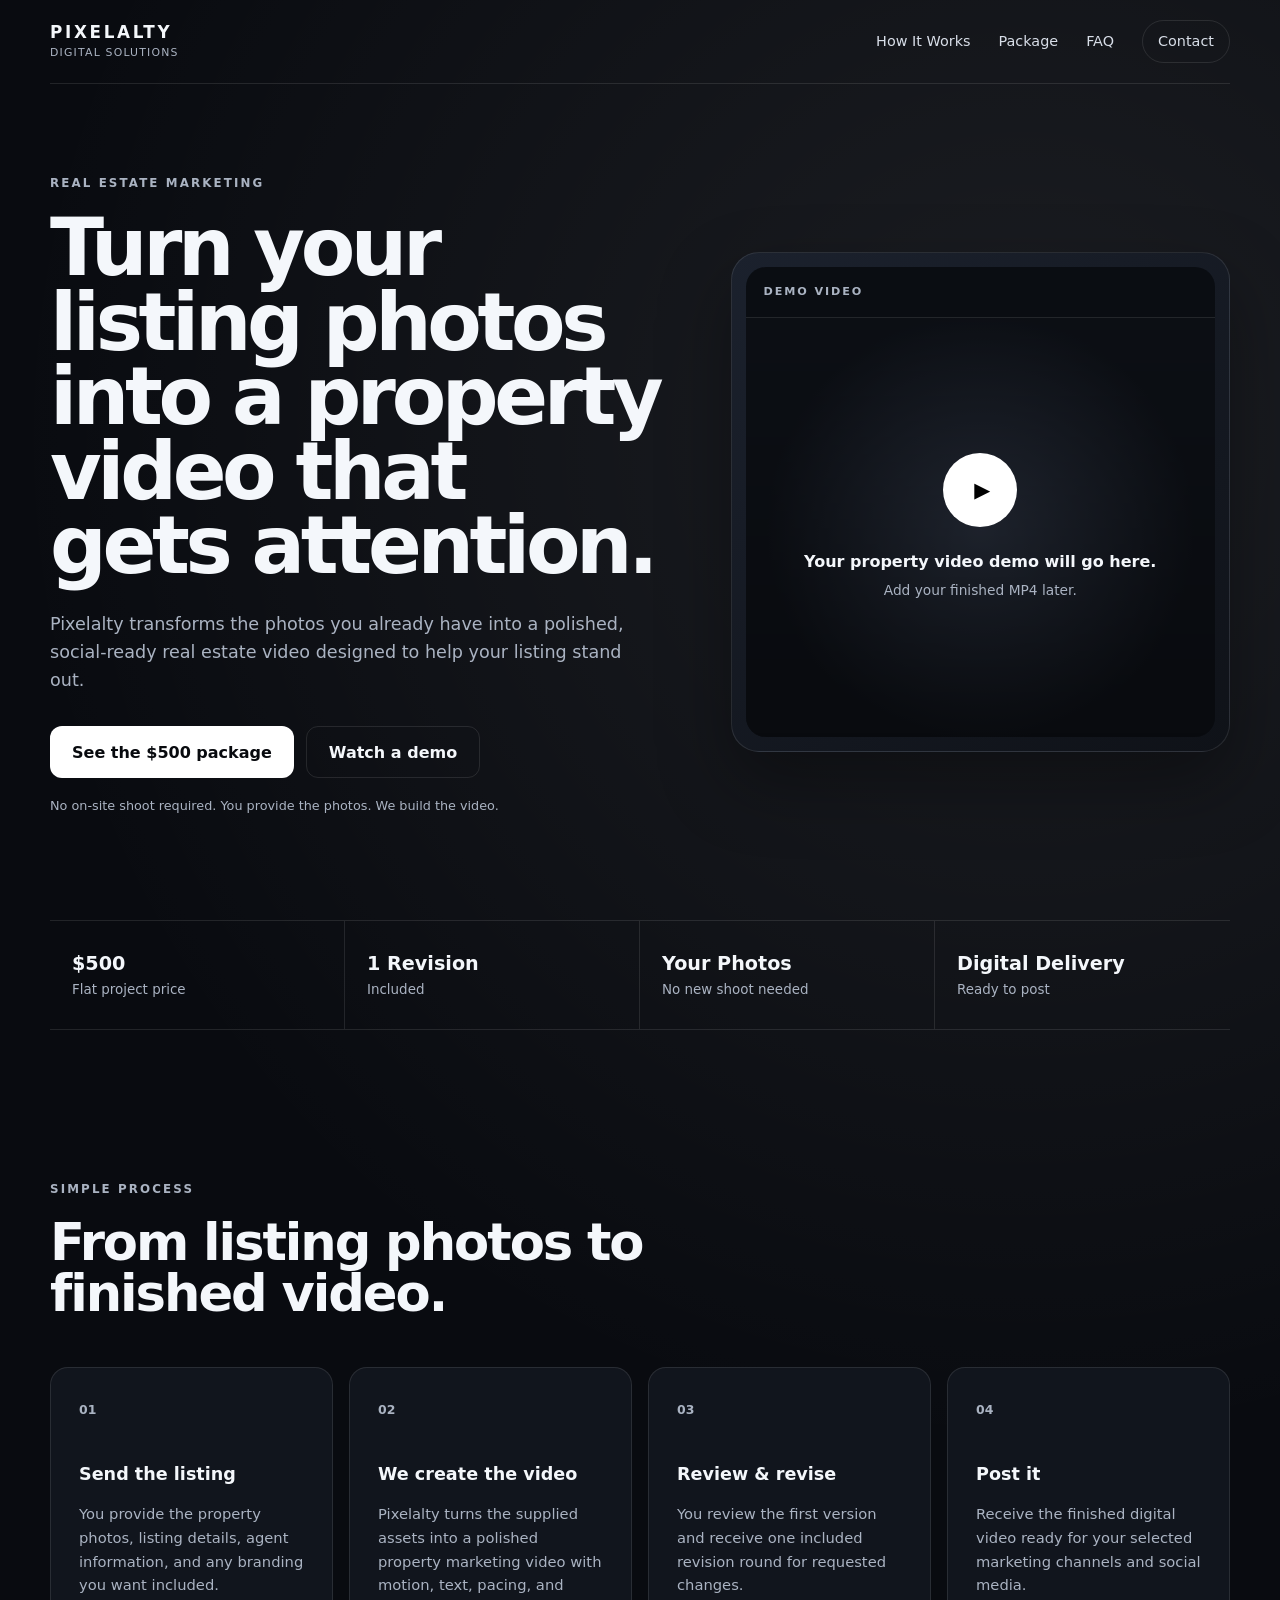
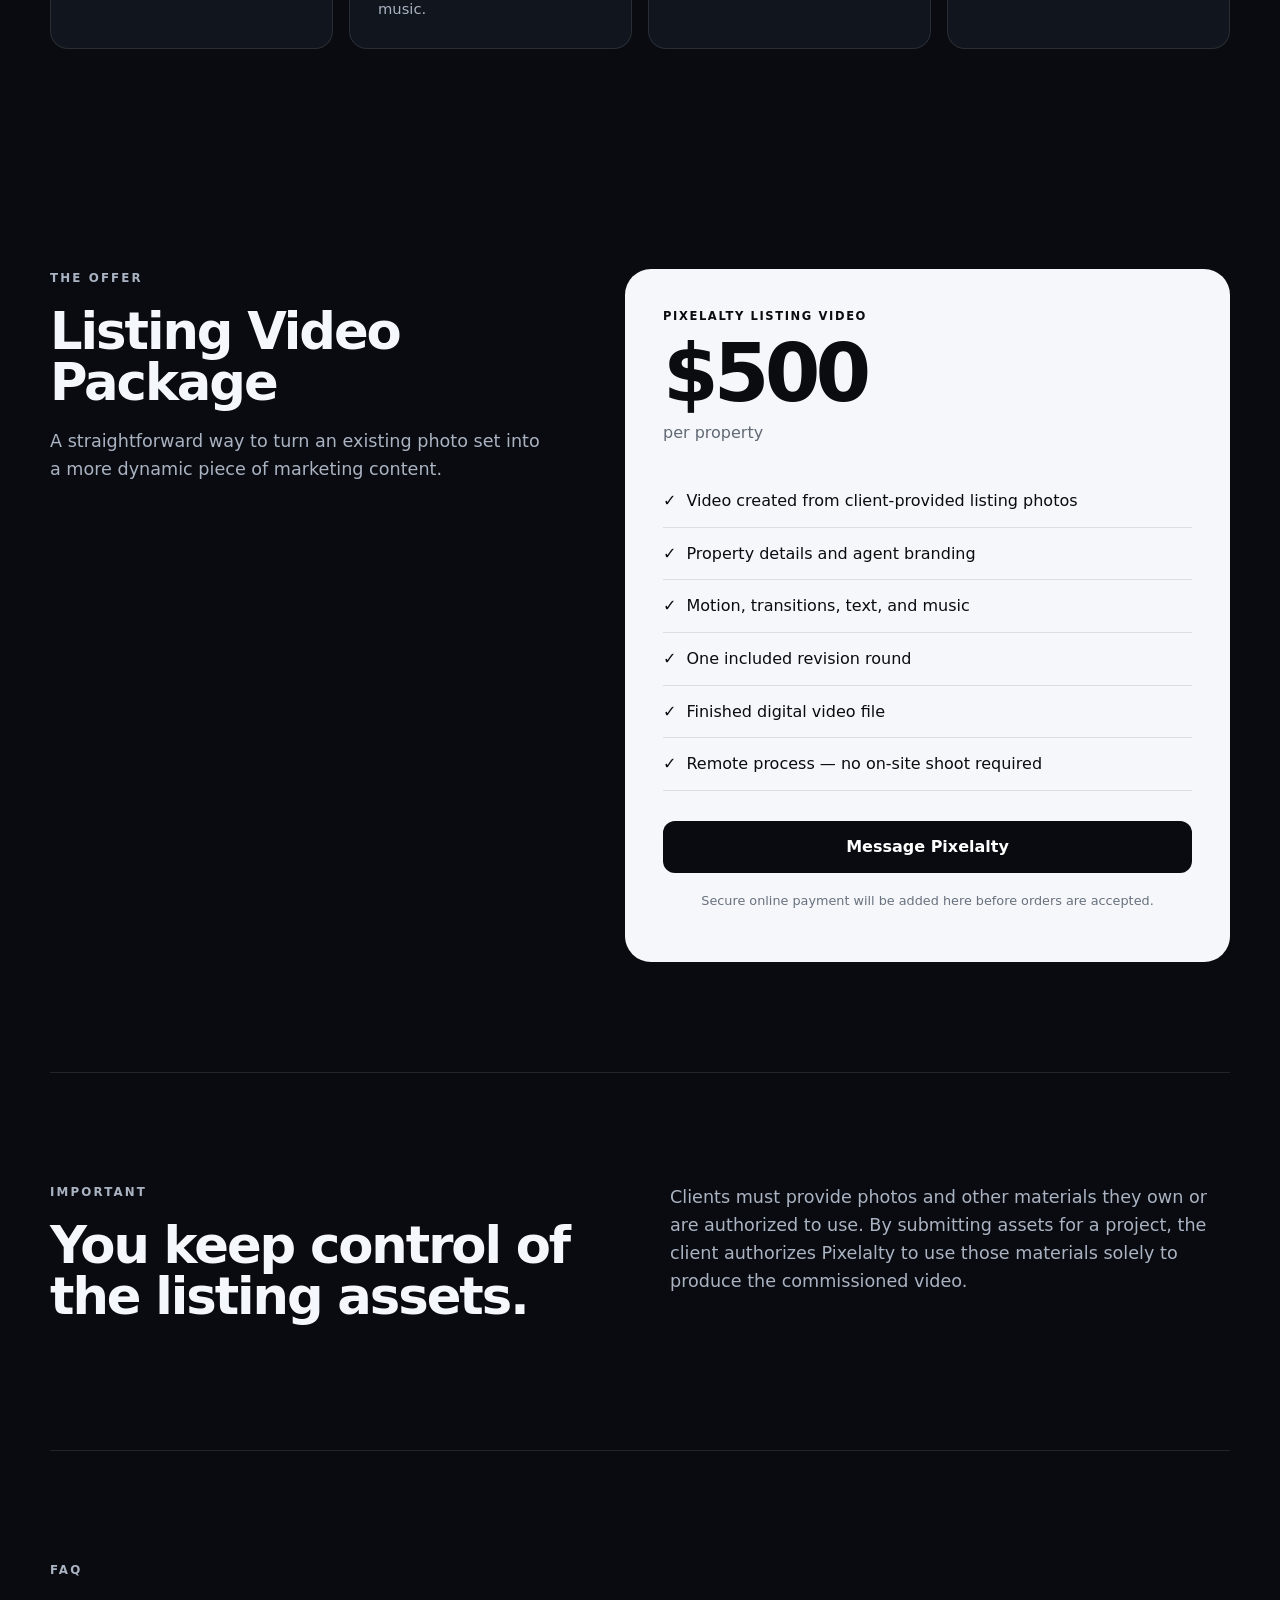
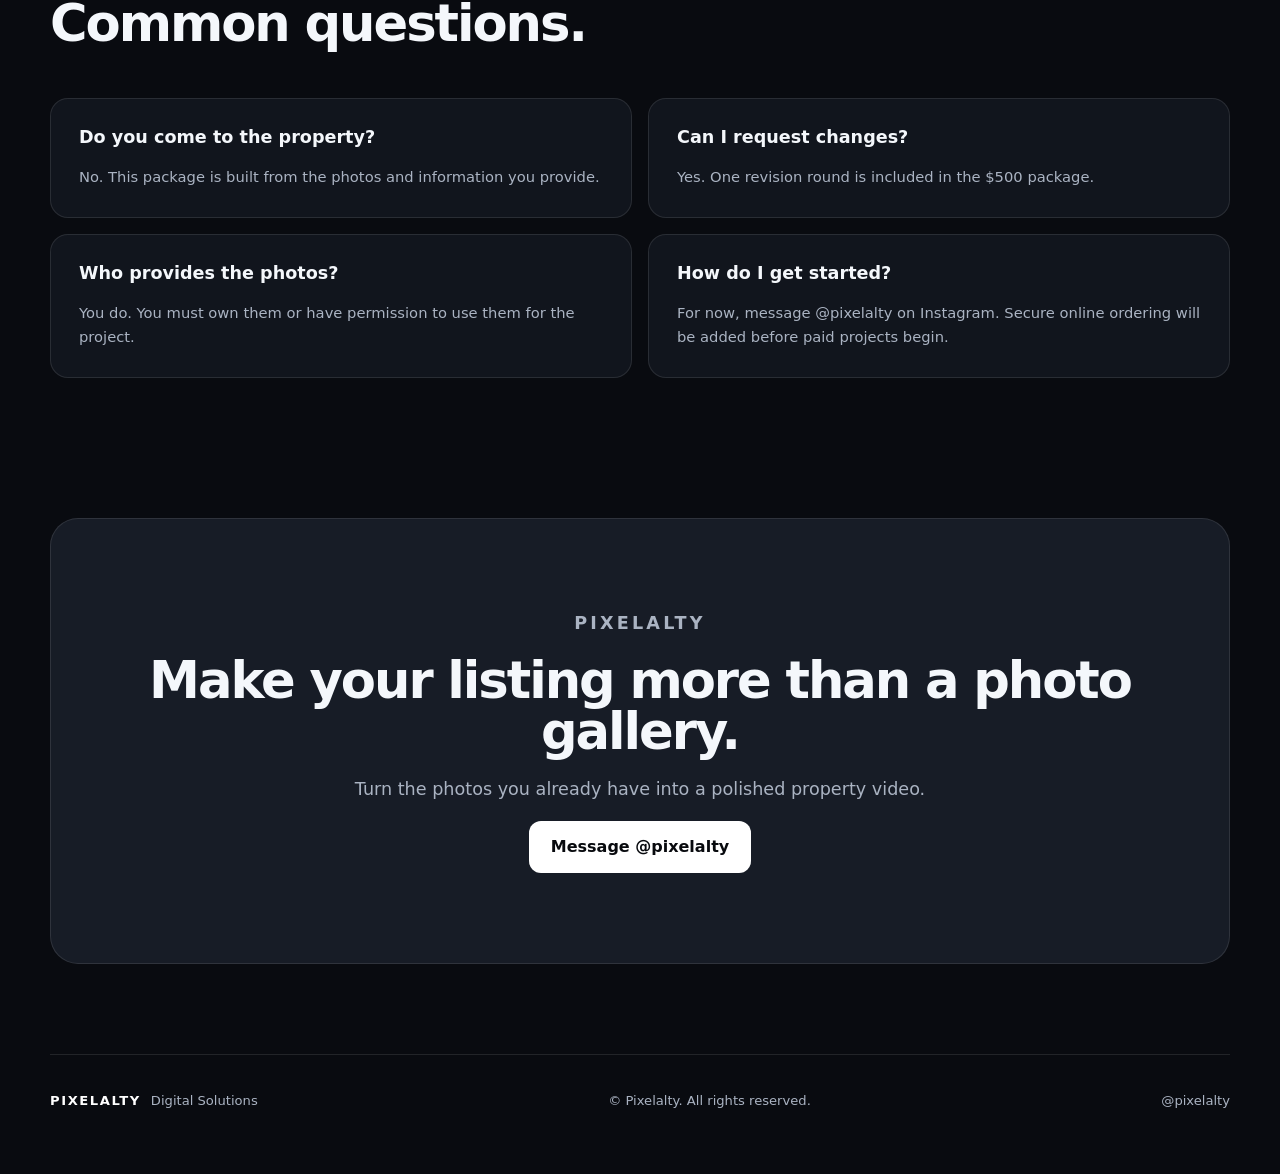
==== index.html @ 91faf06c "Add files via upload" ====
<!DOCTYPE html>
<html lang="en">
<head>
  <meta charset="UTF-8" />
  <meta name="viewport" content="width=device-width, initial-scale=1.0" />
  <meta name="description" content="Pixelalty turns real estate listing photos into polished property marketing videos." />
  <title>Pixelalty | Real Estate Listing Videos</title>
  <link rel="stylesheet" href="styles.css" />
</head>
<body>
  <header class="nav">
    <a class="brand" href="#top">
      <span class="brand-main">PIXELALTY</span>
      <span class="brand-sub">Digital Solutions</span>
    </a>
    <nav>
      <a href="#how">How It Works</a>
      <a href="#package">Package</a>
      <a href="#faq">FAQ</a>
      <a class="nav-cta" href="https://www.instagram.com/pixelalty/" target="_blank" rel="noopener">Contact</a>
    </nav>
  </header>

  <main id="top">
    <section class="hero">
      <div class="hero-copy">
        <p class="eyebrow">REAL ESTATE MARKETING</p>
        <h1>Turn your listing photos into a property video that gets attention.</h1>
        <p class="hero-text">
          Pixelalty transforms the photos you already have into a polished, social-ready real estate video
          designed to help your listing stand out.
        </p>
        <div class="hero-actions">
          <a class="button primary" href="#package">See the $500 package</a>
          <a class="button secondary" href="#demo">Watch a demo</a>
        </div>
        <p class="micro">No on-site shoot required. You provide the photos. We build the video.</p>
      </div>

      <div class="hero-card" id="demo">
        <div class="demo-window">
          <div class="demo-badge">DEMO VIDEO</div>
          <div class="demo-placeholder">
            <div class="play">▶</div>
            <p>Your property video demo will go here.</p>
            <span>Add your finished MP4 later.</span>
          </div>
        </div>
      </div>
    </section>

    <section class="proof-strip">
      <div><strong>$500</strong><span>Flat project price</span></div>
      <div><strong>1 Revision</strong><span>Included</span></div>
      <div><strong>Your Photos</strong><span>No new shoot needed</span></div>
      <div><strong>Digital Delivery</strong><span>Ready to post</span></div>
    </section>

    <section class="section" id="how">
      <div class="section-heading">
        <p class="eyebrow">SIMPLE PROCESS</p>
        <h2>From listing photos to finished video.</h2>
      </div>

      <div class="steps">
        <article class="step">
          <span>01</span>
          <h3>Send the listing</h3>
          <p>You provide the property photos, listing details, agent information, and any branding you want included.</p>
        </article>
        <article class="step">
          <span>02</span>
          <h3>We create the video</h3>
          <p>Pixelalty turns the supplied assets into a polished property marketing video with motion, text, pacing, and music.</p>
        </article>
        <article class="step">
          <span>03</span>
          <h3>Review & revise</h3>
          <p>You review the first version and receive one included revision round for requested changes.</p>
        </article>
        <article class="step">
          <span>04</span>
          <h3>Post it</h3>
          <p>Receive the finished digital video ready for your selected marketing channels and social media.</p>
        </article>
      </div>
    </section>

    <section class="section package-section" id="package">
      <div class="package-copy">
        <p class="eyebrow">THE OFFER</p>
        <h2>Listing Video Package</h2>
        <p>
          A straightforward way to turn an existing photo set into a more dynamic piece of marketing content.
        </p>
      </div>

      <div class="price-card">
        <div class="price-top">
          <p class="package-name">PIXELALTY LISTING VIDEO</p>
          <div class="price">$500</div>
          <p class="price-note">per property</p>
        </div>

        <ul>
          <li>Video created from client-provided listing photos</li>
          <li>Property details and agent branding</li>
          <li>Motion, transitions, text, and music</li>
          <li>One included revision round</li>
          <li>Finished digital video file</li>
          <li>Remote process — no on-site shoot required</li>
        </ul>

        <a class="button primary full" href="https://www.instagram.com/pixelalty/" target="_blank" rel="noopener">
          Message Pixelalty
        </a>
        <p class="small-note">Secure online payment will be added here before orders are accepted.</p>
      </div>
    </section>

    <section class="section rights">
      <div>
        <p class="eyebrow">IMPORTANT</p>
        <h2>You keep control of the listing assets.</h2>
      </div>
      <p>
        Clients must provide photos and other materials they own or are authorized to use.
        By submitting assets for a project, the client authorizes Pixelalty to use those materials solely to produce the commissioned video.
      </p>
    </section>

    <section class="section" id="faq">
      <div class="section-heading">
        <p class="eyebrow">FAQ</p>
        <h2>Common questions.</h2>
      </div>

      <div class="faq-grid">
        <article>
          <h3>Do you come to the property?</h3>
          <p>No. This package is built from the photos and information you provide.</p>
        </article>
        <article>
          <h3>Can I request changes?</h3>
          <p>Yes. One revision round is included in the $500 package.</p>
        </article>
        <article>
          <h3>Who provides the photos?</h3>
          <p>You do. You must own them or have permission to use them for the project.</p>
        </article>
        <article>
          <h3>How do I get started?</h3>
          <p>For now, message @pixelalty on Instagram. Secure online ordering will be added before paid projects begin.</p>
        </article>
      </div>
    </section>

    <section class="cta">
      <p class="eyebrow">PIXELALTY</p>
      <h2>Make your listing more than a photo gallery.</h2>
      <p>Turn the photos you already have into a polished property video.</p>
      <a class="button primary" href="https://www.instagram.com/pixelalty/" target="_blank" rel="noopener">Message @pixelalty</a>
    </section>
  </main>

  <footer>
    <div>
      <strong>PIXELALTY</strong>
      <span>Digital Solutions</span>
    </div>
    <p>© <span id="year"></span> Pixelalty. All rights reserved.</p>
    <a href="https://www.instagram.com/pixelalty/" target="_blank" rel="noopener">@pixelalty</a>
  </footer>

  <script src="script.js"></script>
</body>
</html>
---- styles.css ----
* {
  box-sizing: border-box;
}

:root {
  --bg: #090b10;
  --panel: #11151d;
  --panel-2: #171c26;
  --text: #f4f7fb;
  --muted: #aab3c2;
  --line: rgba(255,255,255,.10);
  --accent: #ffffff;
  --max: 1180px;
}

html {
  scroll-behavior: smooth;
}

body {
  margin: 0;
  font-family: Inter, ui-sans-serif, system-ui, -apple-system, BlinkMacSystemFont, "Segoe UI", sans-serif;
  background:
    radial-gradient(circle at 80% 10%, rgba(255,255,255,.08), transparent 25%),
    var(--bg);
  color: var(--text);
  line-height: 1.6;
}

a {
  color: inherit;
  text-decoration: none;
}

.nav {
  width: min(calc(100% - 40px), var(--max));
  margin: 0 auto;
  min-height: 84px;
  display: flex;
  align-items: center;
  justify-content: space-between;
  border-bottom: 1px solid var(--line);
}

.brand {
  display: flex;
  flex-direction: column;
  line-height: 1;
}

.brand-main {
  font-weight: 900;
  letter-spacing: .16em;
  font-size: 1.05rem;
}

.brand-sub {
  color: var(--muted);
  font-size: .68rem;
  margin-top: 7px;
  letter-spacing: .11em;
  text-transform: uppercase;
}

nav {
  display: flex;
  align-items: center;
  gap: 28px;
  font-size: .9rem;
  color: #d8dee8;
}

.nav-cta {
  border: 1px solid var(--line);
  padding: 9px 15px;
  border-radius: 999px;
}

.hero {
  width: min(calc(100% - 40px), var(--max));
  margin: 0 auto;
  min-height: 680px;
  display: grid;
  grid-template-columns: 1.1fr .9fr;
  gap: 70px;
  align-items: center;
  padding: 90px 0;
}

.eyebrow {
  font-size: .74rem;
  letter-spacing: .18em;
  font-weight: 800;
  color: var(--muted);
  margin: 0 0 18px;
}

h1, h2, h3, p {
  margin-top: 0;
}

h1 {
  font-size: clamp(3rem, 6.2vw, 6.4rem);
  line-height: .94;
  letter-spacing: -.055em;
  max-width: 860px;
  margin-bottom: 26px;
}

h2 {
  font-size: clamp(2rem, 4vw, 4rem);
  line-height: 1;
  letter-spacing: -.04em;
  margin-bottom: 18px;
}

h3 {
  font-size: 1.1rem;
  line-height: 1.2;
}

.hero-text,
.package-copy > p:last-child,
.rights > p,
.cta > p {
  font-size: 1.1rem;
  color: var(--muted);
  max-width: 680px;
}

.hero-actions {
  display: flex;
  flex-wrap: wrap;
  gap: 12px;
  margin-top: 32px;
}

.button {
  display: inline-flex;
  align-items: center;
  justify-content: center;
  min-height: 52px;
  padding: 0 22px;
  border-radius: 12px;
  font-weight: 800;
  transition: transform .2s ease, opacity .2s ease;
}

.button:hover {
  transform: translateY(-2px);
}

.primary {
  background: var(--accent);
  color: #080a0e;
}

.secondary {
  border: 1px solid var(--line);
  color: var(--text);
}

.micro,
.small-note {
  color: var(--muted);
  font-size: .8rem;
  margin-top: 18px;
}

.hero-card {
  background: linear-gradient(145deg, #1b212d, #0f1218);
  border: 1px solid var(--line);
  border-radius: 28px;
  padding: 14px;
  box-shadow: 0 30px 70px rgba(0,0,0,.35);
}

.demo-window {
  border-radius: 20px;
  overflow: hidden;
  min-height: 470px;
  background: #0a0d12;
  display: flex;
  flex-direction: column;
}

.demo-badge {
  padding: 16px 18px;
  font-size: .7rem;
  font-weight: 900;
  letter-spacing: .17em;
  border-bottom: 1px solid var(--line);
  color: var(--muted);
}

.demo-placeholder {
  flex: 1;
  display: grid;
  place-items: center;
  align-content: center;
  text-align: center;
  padding: 30px;
  background:
    linear-gradient(rgba(0,0,0,.3), rgba(0,0,0,.5)),
    radial-gradient(circle at center, #313949 0%, #11151d 68%);
}

.demo-placeholder p {
  font-weight: 800;
  margin-bottom: 4px;
}

.demo-placeholder span {
  color: var(--muted);
  font-size: .86rem;
}

.play {
  width: 74px;
  height: 74px;
  border-radius: 50%;
  display: grid;
  place-items: center;
  padding-left: 4px;
  background: white;
  color: black;
  margin-bottom: 22px;
  font-size: 1.3rem;
}

.proof-strip {
  width: min(calc(100% - 40px), var(--max));
  margin: 0 auto 40px;
  display: grid;
  grid-template-columns: repeat(4, 1fr);
  border-top: 1px solid var(--line);
  border-bottom: 1px solid var(--line);
}

.proof-strip div {
  padding: 28px 22px;
  display: flex;
  flex-direction: column;
  border-right: 1px solid var(--line);
}

.proof-strip div:last-child {
  border-right: 0;
}

.proof-strip strong {
  font-size: 1.2rem;
}

.proof-strip span {
  color: var(--muted);
  font-size: .84rem;
}

.section {
  width: min(calc(100% - 40px), var(--max));
  margin: 0 auto;
  padding: 110px 0;
}

.section-heading {
  max-width: 650px;
  margin-bottom: 48px;
}

.steps,
.faq-grid {
  display: grid;
  grid-template-columns: repeat(4, 1fr);
  gap: 16px;
}

.step,
.faq-grid article {
  background: var(--panel);
  border: 1px solid var(--line);
  border-radius: 18px;
  padding: 28px;
}

.step span {
  font-size: .78rem;
  color: var(--muted);
  font-weight: 800;
}

.step h3 {
  margin-top: 42px;
}

.step p,
.faq-grid p {
  color: var(--muted);
  margin-bottom: 0;
  font-size: .92rem;
}

.package-section {
  display: grid;
  grid-template-columns: .9fr 1.1fr;
  gap: 80px;
  align-items: start;
}

.price-card {
  background: #f5f7fa;
  color: #0a0c10;
  border-radius: 26px;
  padding: 38px;
}

.package-name {
  font-size: .72rem;
  letter-spacing: .14em;
  font-weight: 900;
}

.price {
  font-size: 5rem;
  line-height: .9;
  font-weight: 900;
  letter-spacing: -.06em;
  margin-top: 12px;
}

.price-note {
  color: #616975;
  margin: 10px 0 30px;
}

.price-card ul {
  padding: 0;
  margin: 0 0 30px;
  list-style: none;
}

.price-card li {
  padding: 13px 0;
  border-bottom: 1px solid rgba(0,0,0,.1);
}

.price-card li::before {
  content: "✓";
  font-weight: 900;
  margin-right: 10px;
}

.full {
  width: 100%;
  background: #090b10;
  color: white;
}

.price-card .small-note {
  color: #68717e;
  text-align: center;
}

.rights {
  border-top: 1px solid var(--line);
  border-bottom: 1px solid var(--line);
  display: grid;
  grid-template-columns: 1fr 1fr;
  gap: 60px;
}

.faq-grid {
  grid-template-columns: repeat(2, 1fr);
}

.cta {
  width: min(calc(100% - 40px), var(--max));
  margin: 30px auto 90px;
  padding: 90px 30px;
  text-align: center;
  background: var(--panel-2);
  border: 1px solid var(--line);
  border-radius: 28px;
}

.cta > p {
  margin-left: auto;
  margin-right: auto;
}

footer {
  width: min(calc(100% - 40px), var(--max));
  margin: 0 auto;
  padding: 35px 0 50px;
  border-top: 1px solid var(--line);
  display: flex;
  justify-content: space-between;
  gap: 24px;
  color: var(--muted);
  font-size: .82rem;
}

footer div {
  display: flex;
  gap: 10px;
}

footer strong {
  color: white;
  letter-spacing: .12em;
}

@media (max-width: 900px) {
  nav a:not(.nav-cta) {
    display: none;
  }

  .hero,
  .package-section,
  .rights {
    grid-template-columns: 1fr;
  }

  .hero {
    gap: 35px;
    padding-top: 70px;
  }

  .steps,
  .proof-strip {
    grid-template-columns: repeat(2, 1fr);
  }

  .steps {
    gap: 12px;
  }

  .proof-strip div:nth-child(2) {
    border-right: 0;
  }

  h1 {
    font-size: clamp(3.2rem, 14vw, 5.4rem);
  }
}

@media (max-width: 580px) {
  .nav {
    width: min(calc(100% - 28px), var(--max));
  }

  .hero,
  .section,
  .proof-strip,
  .cta,
  footer {
    width: min(calc(100% - 28px), var(--max));
  }

  .hero {
    min-height: auto;
    padding: 55px 0 65px;
  }

  .steps,
  .faq-grid,
  .proof-strip {
    grid-template-columns: 1fr;
  }

  .proof-strip div {
    border-right: 0;
    border-bottom: 1px solid var(--line);
  }

  .proof-strip div:last-child {
    border-bottom: 0;
  }

  .section {
    padding: 80px 0;
  }

  .demo-window {
    min-height: 360px;
  }

  .price-card {
    padding: 26px;
  }

  .price {
    font-size: 4.3rem;
  }

  footer {
    flex-direction: column;
  }
}
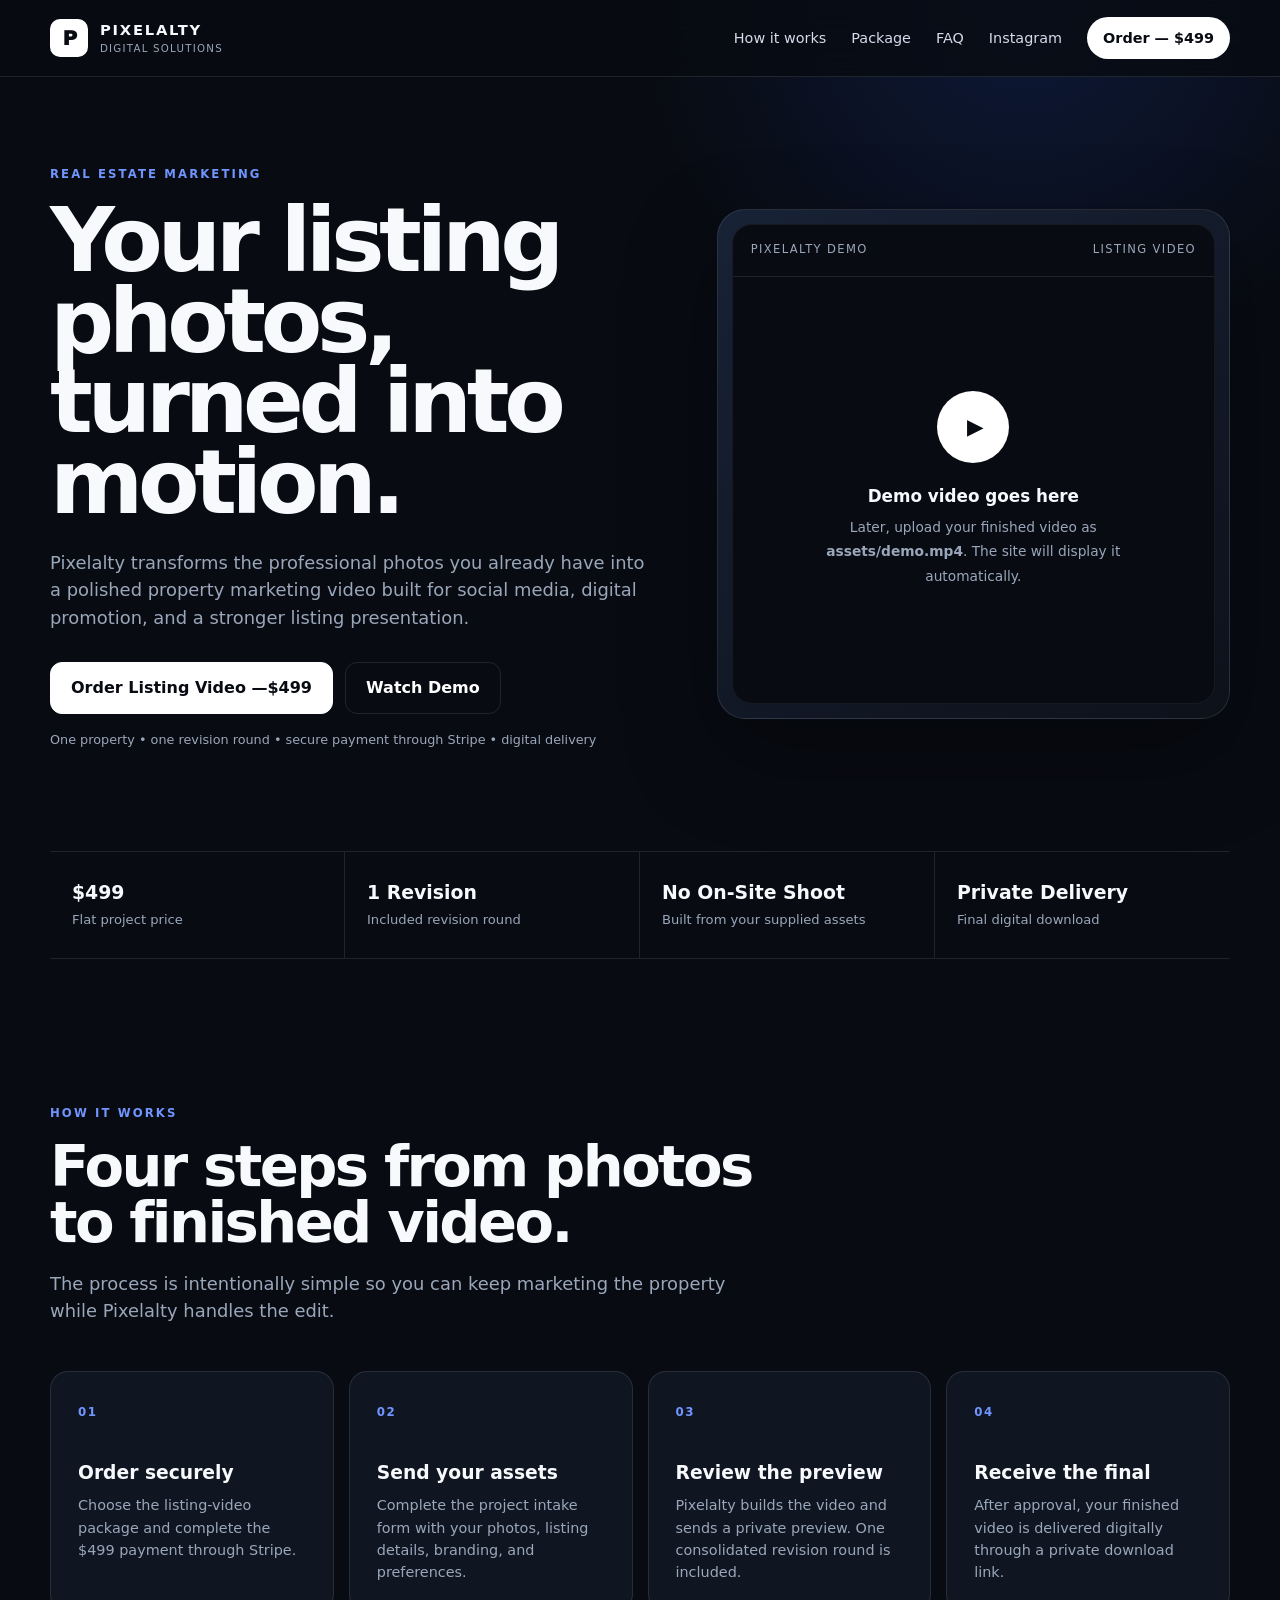
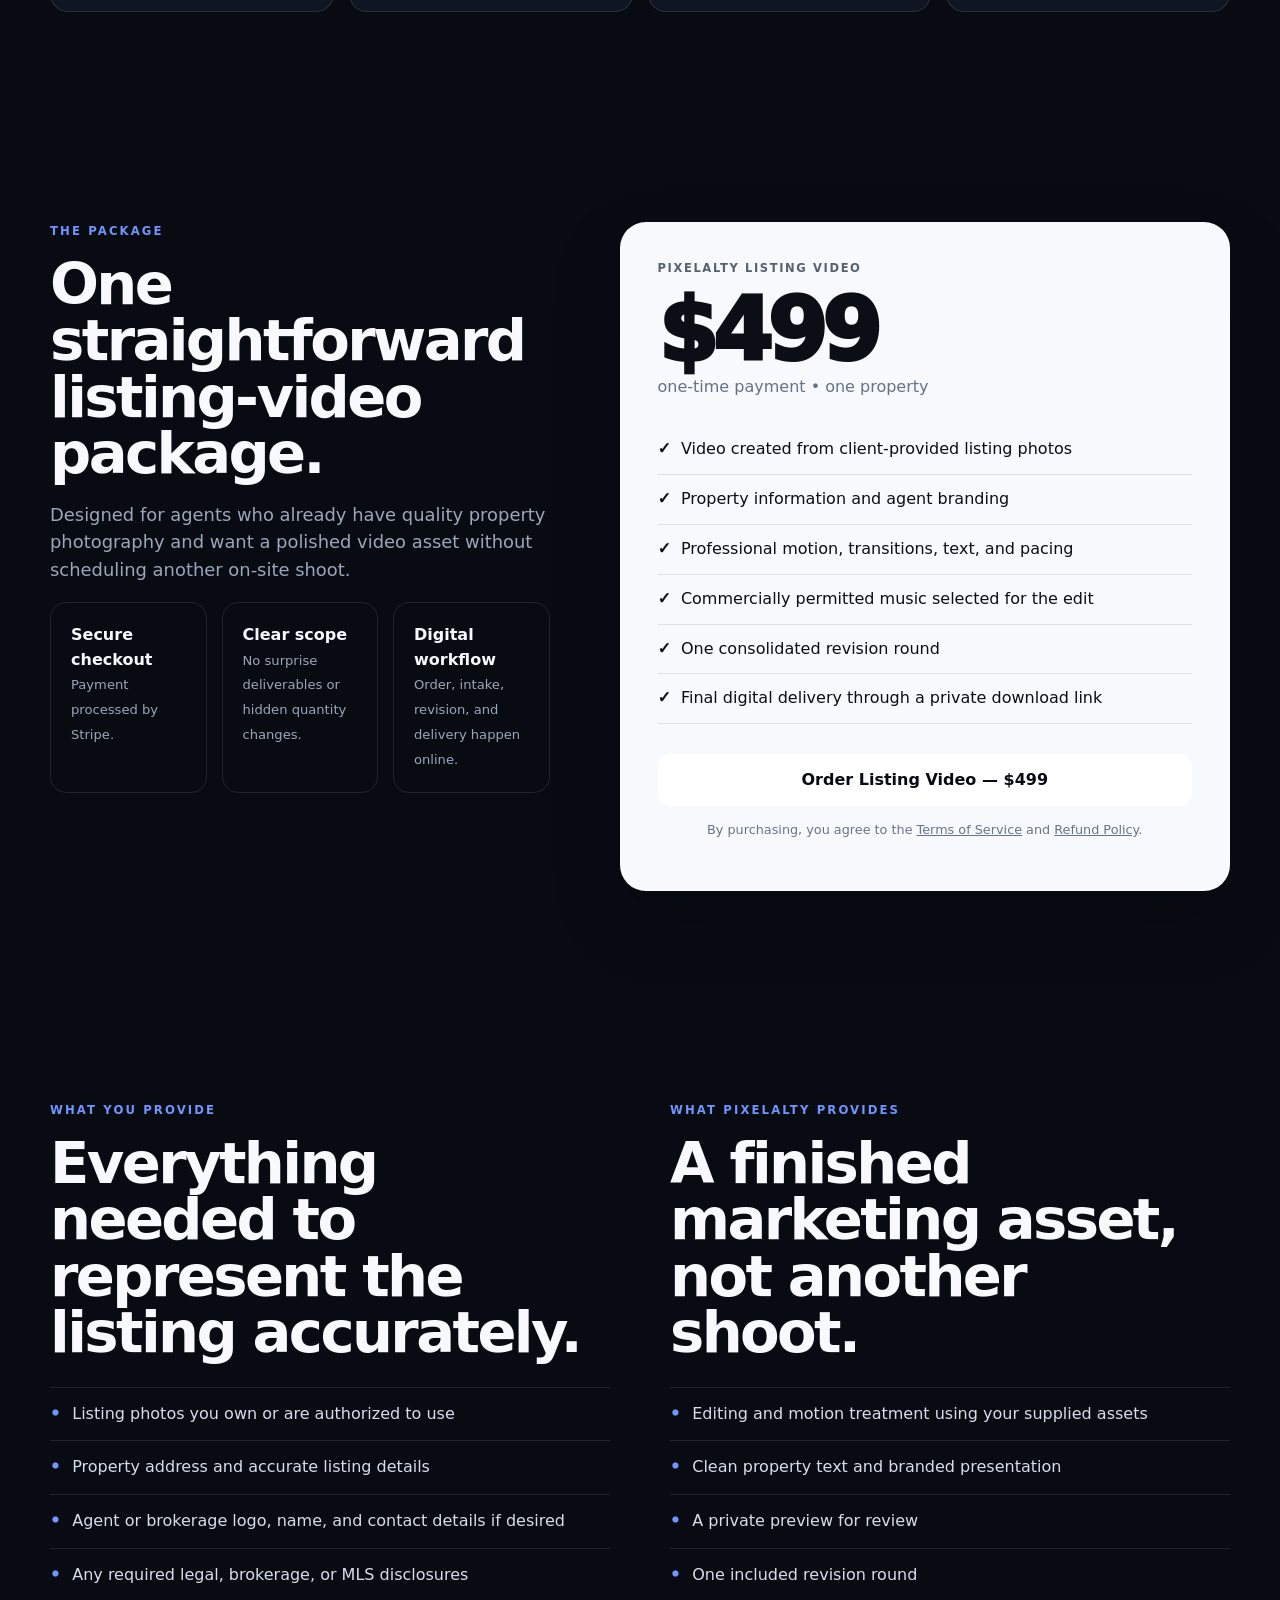
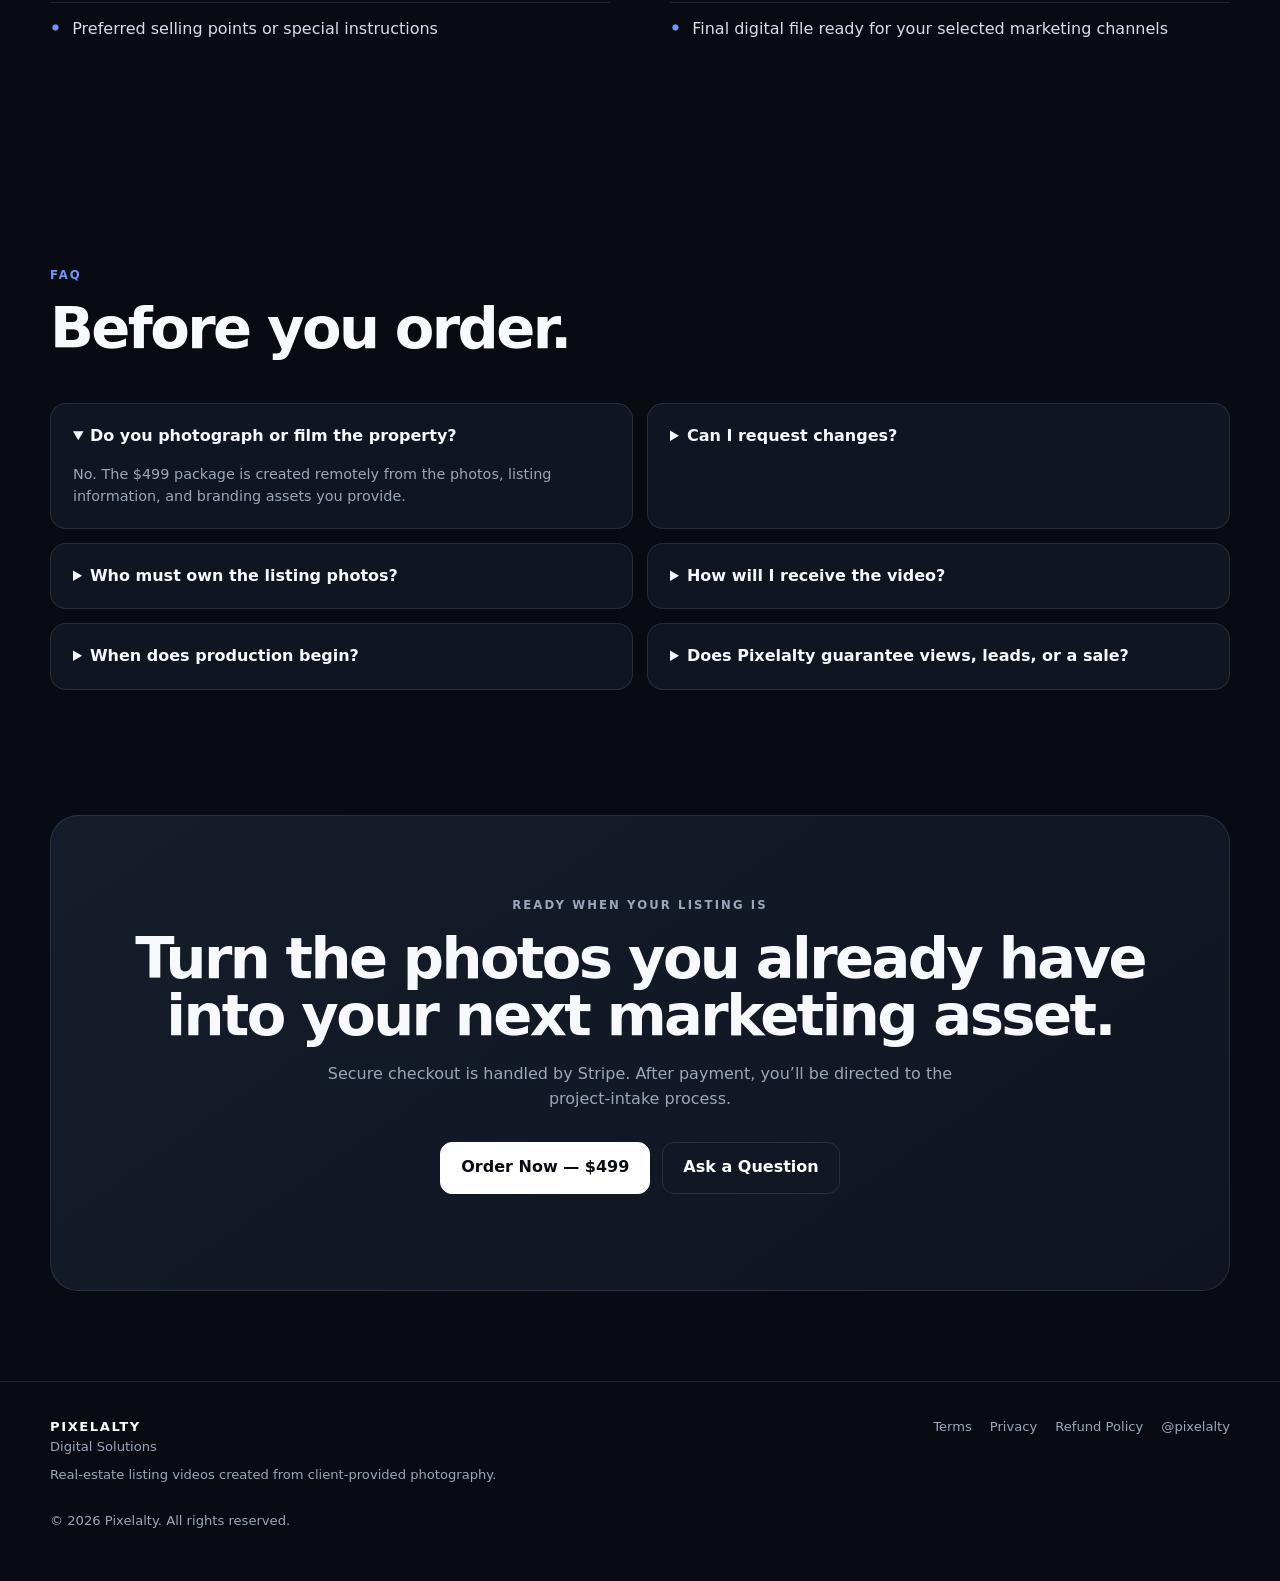
==== commit 11ba91f2: "Add files via upload" ====
--- a/index.html
+++ b/index.html
@@ -1,177 +1,188 @@
-<!DOCTYPE html>
+<!doctype html>
 <html lang="en">
 <head>
-  <meta charset="UTF-8" />
-  <meta name="viewport" content="width=device-width, initial-scale=1.0" />
-  <meta name="description" content="Pixelalty turns real estate listing photos into polished property marketing videos." />
-  <title>Pixelalty | Real Estate Listing Videos</title>
-  <link rel="stylesheet" href="styles.css" />
+  <meta charset="utf-8">
+  <meta name="viewport" content="width=device-width, initial-scale=1">
+  <title>Pixelalty | Real Estate Listing Videos From Your Photos</title>
+  <meta name="description" content="Pixelalty turns existing real-estate listing photos into polished property marketing videos for agents and brokers. One flat $499 package.">
+  <link rel="canonical" href="https://pixelalty.com/">
+  <meta property="og:title" content="Pixelalty | Real Estate Listing Videos">
+  <meta property="og:description" content="Turn your listing photos into a polished property marketing video.">
+  <meta property="og:url" content="https://pixelalty.com/">
+  <meta property="og:type" content="website">
+  <meta name="twitter:card" content="summary_large_image">
+  <link rel="stylesheet" href="/styles.css">
+  <script type="application/ld+json">
+  {
+    "@context":"https://schema.org",
+    "@type":"Organization",
+    "name":"Pixelalty",
+    "url":"https://pixelalty.com/",
+    "sameAs":["https://www.instagram.com/pixelalty/"],
+    "description":"Pixelalty creates real-estate listing videos from client-provided listing photography."
+  }
+  </script>
 </head>
 <body>
-  <header class="nav">
-    <a class="brand" href="#top">
-      <span class="brand-main">PIXELALTY</span>
-      <span class="brand-sub">Digital Solutions</span>
+
+<header class="site-header">
+  <div class="wrap nav">
+    <a class="brand" href="/">
+      <div class="brand-mark">P</div>
+      <div class="brand-copy"><strong>PIXELALTY</strong><span>Digital Solutions</span></div>
     </a>
-    <nav>
-      <a href="#how">How It Works</a>
-      <a href="#package">Package</a>
-      <a href="#faq">FAQ</a>
-      <a class="nav-cta" href="https://www.instagram.com/pixelalty/" target="_blank" rel="noopener">Contact</a>
+    <nav class="nav-links" aria-label="Main navigation">
+      <a href="/#how">How it works</a>
+      <a href="/#package">Package</a>
+      <a href="/#faq">FAQ</a>
+      <a class="instagram-link" href="https://www.instagram.com/pixelalty/" target="_blank" rel="noopener">Instagram</a>
+      <a class="nav-buy stripe-link" href="#">Order — $499</a>
     </nav>
-  </header>
+  </div>
+</header>
 
-  <main id="top">
-    <section class="hero">
-      <div class="hero-copy">
-        <p class="eyebrow">REAL ESTATE MARKETING</p>
-        <h1>Turn your listing photos into a property video that gets attention.</h1>
-        <p class="hero-text">
-          Pixelalty transforms the photos you already have into a polished, social-ready real estate video
-          designed to help your listing stand out.
-        </p>
-        <div class="hero-actions">
-          <a class="button primary" href="#package">See the $500 package</a>
-          <a class="button secondary" href="#demo">Watch a demo</a>
-        </div>
-        <p class="micro">No on-site shoot required. You provide the photos. We build the video.</p>
+<main>
+  <section class="wrap hero">
+    <div>
+      <p class="kicker">Real Estate Marketing</p>
+      <h1>Your listing photos, turned into motion.</h1>
+      <p class="lead">Pixelalty transforms the professional photos you already have into a polished property marketing video built for social media, digital promotion, and a stronger listing presentation.</p>
+      <div class="actions">
+        <a class="btn btn-primary stripe-link" href="#">Order Listing Video — <span class="price-text">$499</span></a>
+        <a class="btn btn-secondary" href="#demo">Watch Demo</a>
       </div>
-
-      <div class="hero-card" id="demo">
-        <div class="demo-window">
-          <div class="demo-badge">DEMO VIDEO</div>
-          <div class="demo-placeholder">
+      <p class="fine">One property • one revision round • secure payment through Stripe • digital delivery</p>
+    </div>
+    <div class="hero-card" id="demo">
+      <div class="video-shell">
+        <div class="video-top"><span>PIXELALTY DEMO</span><span>LISTING VIDEO</span></div>
+        <div class="video-area">
+          <video id="demo-video" src="/assets/demo.mp4" controls playsinline preload="metadata" style="display:none"></video>
+          <div class="video-placeholder" id="demo-placeholder">
             <div class="play">▶</div>
-            <p>Your property video demo will go here.</p>
-            <span>Add your finished MP4 later.</span>
+            <strong>Demo video goes here</strong>
+            <span>Later, upload your finished video as <b>assets/demo.mp4</b>. The site will display it automatically.</span>
           </div>
         </div>
       </div>
-    </section>
+    </div>
+  </section>
 
-    <section class="proof-strip">
-      <div><strong>$500</strong><span>Flat project price</span></div>
-      <div><strong>1 Revision</strong><span>Included</span></div>
-      <div><strong>Your Photos</strong><span>No new shoot needed</span></div>
-      <div><strong>Digital Delivery</strong><span>Ready to post</span></div>
-    </section>
+  <section class="wrap stats" aria-label="Service highlights">
+    <div class="stat"><strong class="price-text">$499</strong><span>Flat project price</span></div>
+    <div class="stat"><strong>1 Revision</strong><span>Included revision round</span></div>
+    <div class="stat"><strong>No On-Site Shoot</strong><span>Built from your supplied assets</span></div>
+    <div class="stat"><strong>Private Delivery</strong><span>Final digital download</span></div>
+  </section>
 
-    <section class="section" id="how">
-      <div class="section-heading">
-        <p class="eyebrow">SIMPLE PROCESS</p>
-        <h2>From listing photos to finished video.</h2>
+  <section class="wrap section" id="how">
+    <div class="section-head">
+      <p class="kicker">How It Works</p>
+      <h2>Four steps from photos to finished video.</h2>
+      <p class="lead">The process is intentionally simple so you can keep marketing the property while Pixelalty handles the edit.</p>
+    </div>
+    <div class="grid-4">
+      <article class="card"><span class="num">01</span><h3>Order securely</h3><p>Choose the listing-video package and complete the $499 payment through Stripe.</p></article>
+      <article class="card"><span class="num">02</span><h3>Send your assets</h3><p>Complete the project intake form with your photos, listing details, branding, and preferences.</p></article>
+      <article class="card"><span class="num">03</span><h3>Review the preview</h3><p>Pixelalty builds the video and sends a private preview. One consolidated revision round is included.</p></article>
+      <article class="card"><span class="num">04</span><h3>Receive the final</h3><p>After approval, your finished video is delivered digitally through a private download link.</p></article>
+    </div>
+  </section>
+
+  <section class="wrap section package" id="package">
+    <div>
+      <p class="kicker">The Package</p>
+      <h2>One straightforward listing-video package.</h2>
+      <p class="lead">Designed for agents who already have quality property photography and want a polished video asset without scheduling another on-site shoot.</p>
+      <div class="trust-row">
+        <div class="trust"><strong>Secure checkout</strong><span>Payment processed by Stripe.</span></div>
+        <div class="trust"><strong>Clear scope</strong><span>No surprise deliverables or hidden quantity changes.</span></div>
+        <div class="trust"><strong>Digital workflow</strong><span>Order, intake, revision, and delivery happen online.</span></div>
       </div>
+    </div>
+    <div class="price-card">
+      <div class="label">PIXELALTY LISTING VIDEO</div>
+      <div class="price price-text">$499</div>
+      <div class="per">one-time payment • one property</div>
+      <ul class="feature-list">
+        <li>Video created from client-provided listing photos</li>
+        <li>Property information and agent branding</li>
+        <li>Professional motion, transitions, text, and pacing</li>
+        <li>Commercially permitted music selected for the edit</li>
+        <li>One consolidated revision round</li>
+        <li>Final digital delivery through a private download link</li>
+      </ul>
+      <a class="btn btn-primary stripe-link" href="#">Order Listing Video — $499</a>
+      <p class="fine" style="color:#687486;text-align:center;margin-top:14px">By purchasing, you agree to the <a href="/terms.html" style="text-decoration:underline">Terms of Service</a> and <a href="/refund-policy.html" style="text-decoration:underline">Refund Policy</a>.</p>
+    </div>
+  </section>
 
-      <div class="steps">
-        <article class="step">
-          <span>01</span>
-          <h3>Send the listing</h3>
-          <p>You provide the property photos, listing details, agent information, and any branding you want included.</p>
-        </article>
-        <article class="step">
-          <span>02</span>
-          <h3>We create the video</h3>
-          <p>Pixelalty turns the supplied assets into a polished property marketing video with motion, text, pacing, and music.</p>
-        </article>
-        <article class="step">
-          <span>03</span>
-          <h3>Review & revise</h3>
-          <p>You review the first version and receive one included revision round for requested changes.</p>
-        </article>
-        <article class="step">
-          <span>04</span>
-          <h3>Post it</h3>
-          <p>Receive the finished digital video ready for your selected marketing channels and social media.</p>
-        </article>
-      </div>
-    </section>
+  <section class="wrap section split">
+    <div>
+      <p class="kicker">What You Provide</p>
+      <h2>Everything needed to represent the listing accurately.</h2>
+      <ul class="checklist">
+        <li>Listing photos you own or are authorized to use</li>
+        <li>Property address and accurate listing details</li>
+        <li>Agent or brokerage logo, name, and contact details if desired</li>
+        <li>Any required legal, brokerage, or MLS disclosures</li>
+        <li>Preferred selling points or special instructions</li>
+      </ul>
+    </div>
+    <div>
+      <p class="kicker">What Pixelalty Provides</p>
+      <h2>A finished marketing asset, not another shoot.</h2>
+      <ul class="checklist">
+        <li>Editing and motion treatment using your supplied assets</li>
+        <li>Clean property text and branded presentation</li>
+        <li>A private preview for review</li>
+        <li>One included revision round</li>
+        <li>Final digital file ready for your selected marketing channels</li>
+      </ul>
+    </div>
+  </section>
 
-    <section class="section package-section" id="package">
-      <div class="package-copy">
-        <p class="eyebrow">THE OFFER</p>
-        <h2>Listing Video Package</h2>
-        <p>
-          A straightforward way to turn an existing photo set into a more dynamic piece of marketing content.
-        </p>
-      </div>
+  <section class="wrap section" id="faq">
+    <div class="section-head"><p class="kicker">FAQ</p><h2>Before you order.</h2></div>
+    <div class="faq">
+      <details open><summary>Do you photograph or film the property?</summary><p>No. The $499 package is created remotely from the photos, listing information, and branding assets you provide.</p></details>
+      <details><summary>Can I request changes?</summary><p>Yes. One consolidated revision round is included. Additional changes or a major change in project scope may require a separate quote.</p></details>
+      <details><summary>Who must own the listing photos?</summary><p>You must own the supplied materials or have permission from the rights holder to use them for the project and authorize Pixelalty to process them for the commissioned video.</p></details>
+      <details><summary>How will I receive the video?</summary><p>Final deliverables are provided digitally through a private download link after the review process is complete.</p></details>
+      <details><summary>When does production begin?</summary><p>Production begins after payment and after Pixelalty receives the required project information and usable assets.</p></details>
+      <details><summary>Does Pixelalty guarantee views, leads, or a sale?</summary><p>No. Pixelalty provides a creative marketing deliverable. Advertising performance, engagement, leads, and property sales depend on many factors outside the scope of the service.</p></details>
+    </div>
+  </section>
 
-      <div class="price-card">
-        <div class="price-top">
-          <p class="package-name">PIXELALTY LISTING VIDEO</p>
-          <div class="price">$500</div>
-          <p class="price-note">per property</p>
-        </div>
+  <section class="wrap cta">
+    <p class="kicker">Ready When Your Listing Is</p>
+    <h2>Turn the photos you already have into your next marketing asset.</h2>
+    <p>Secure checkout is handled by Stripe. After payment, you’ll be directed to the project-intake process.</p>
+    <div class="actions" style="justify-content:center">
+      <a class="btn btn-primary stripe-link" href="#">Order Now — $499</a>
+      <a class="btn btn-secondary instagram-link" href="https://www.instagram.com/pixelalty/" target="_blank" rel="noopener">Ask a Question</a>
+    </div>
+  </section>
+</main>
 
-        <ul>
-          <li>Video created from client-provided listing photos</li>
-          <li>Property details and agent branding</li>
-          <li>Motion, transitions, text, and music</li>
-          <li>One included revision round</li>
-          <li>Finished digital video file</li>
-          <li>Remote process — no on-site shoot required</li>
-        </ul>
+<footer class="footer">
+  <div class="wrap footer-grid">
+    <div>
+      <strong style="color:white;letter-spacing:.12em">PIXELALTY</strong>
+      <div>Digital Solutions</div>
+      <div style="margin-top:8px">Real-estate listing videos created from client-provided photography.</div>
+    </div>
+    <div class="footer-links">
+      <a href="/terms.html">Terms</a>
+      <a href="/privacy.html">Privacy</a>
+      <a href="/refund-policy.html">Refund Policy</a>
+      <a class="instagram-link" href="https://www.instagram.com/pixelalty/" target="_blank" rel="noopener">@pixelalty</a>
+    </div>
+  </div>
+  <div class="wrap" style="margin-top:25px">© <span class="year"></span> Pixelalty. All rights reserved.</div>
+</footer>
+<script src="/config.js"></script>
+<script src="/script.js"></script>
 
-        <a class="button primary full" href="https://www.instagram.com/pixelalty/" target="_blank" rel="noopener">
-          Message Pixelalty
-        </a>
-        <p class="small-note">Secure online payment will be added here before orders are accepted.</p>
-      </div>
-    </section>
-
-    <section class="section rights">
-      <div>
-        <p class="eyebrow">IMPORTANT</p>
-        <h2>You keep control of the listing assets.</h2>
-      </div>
-      <p>
-        Clients must provide photos and other materials they own or are authorized to use.
-        By submitting assets for a project, the client authorizes Pixelalty to use those materials solely to produce the commissioned video.
-      </p>
-    </section>
-
-    <section class="section" id="faq">
-      <div class="section-heading">
-        <p class="eyebrow">FAQ</p>
-        <h2>Common questions.</h2>
-      </div>
-
-      <div class="faq-grid">
-        <article>
-          <h3>Do you come to the property?</h3>
-          <p>No. This package is built from the photos and information you provide.</p>
-        </article>
-        <article>
-          <h3>Can I request changes?</h3>
-          <p>Yes. One revision round is included in the $500 package.</p>
-        </article>
-        <article>
-          <h3>Who provides the photos?</h3>
-          <p>You do. You must own them or have permission to use them for the project.</p>
-        </article>
-        <article>
-          <h3>How do I get started?</h3>
-          <p>For now, message @pixelalty on Instagram. Secure online ordering will be added before paid projects begin.</p>
-        </article>
-      </div>
-    </section>
-
-    <section class="cta">
-      <p class="eyebrow">PIXELALTY</p>
-      <h2>Make your listing more than a photo gallery.</h2>
-      <p>Turn the photos you already have into a polished property video.</p>
-      <a class="button primary" href="https://www.instagram.com/pixelalty/" target="_blank" rel="noopener">Message @pixelalty</a>
-    </section>
-  </main>
-
-  <footer>
-    <div>
-      <strong>PIXELALTY</strong>
-      <span>Digital Solutions</span>
-    </div>
-    <p>© <span id="year"></span> Pixelalty. All rights reserved.</p>
-    <a href="https://www.instagram.com/pixelalty/" target="_blank" rel="noopener">@pixelalty</a>
-  </footer>
-
-  <script src="script.js"></script>
 </body>
-</html>
+</html>
--- a/styles.css
+++ b/styles.css
@@ -1,499 +1,180 @@
-* {
-  box-sizing: border-box;
+
+:root{
+  --bg:#080b12;
+  --panel:#101621;
+  --panel2:#151d2b;
+  --text:#f7f9fc;
+  --muted:#9aa7ba;
+  --line:rgba(255,255,255,.10);
+  --blue:#2d62ff;
+  --blue2:#7095ff;
+  --max:1180px;
+  --radius:22px;
 }
-
-:root {
-  --bg: #090b10;
-  --panel: #11151d;
-  --panel-2: #171c26;
-  --text: #f4f7fb;
-  --muted: #aab3c2;
-  --line: rgba(255,255,255,.10);
-  --accent: #ffffff;
-  --max: 1180px;
+*{box-sizing:border-box}
+html{scroll-behavior:smooth}
+body{
+  margin:0;
+  font-family:Inter,ui-sans-serif,system-ui,-apple-system,BlinkMacSystemFont,"Segoe UI",sans-serif;
+  color:var(--text);
+  background:
+    radial-gradient(circle at 80% 0%,rgba(45,98,255,.16),transparent 24rem),
+    var(--bg);
+  line-height:1.55;
 }
-
-html {
-  scroll-behavior: smooth;
+a{color:inherit;text-decoration:none}
+button,input,textarea,select{font:inherit}
+.wrap{width:min(calc(100% - 40px),var(--max));margin:auto}
+.site-header{
+  position:sticky;top:0;z-index:50;
+  background:rgba(8,11,18,.82);
+  backdrop-filter:blur(18px);
+  border-bottom:1px solid var(--line)
 }
-
-body {
-  margin: 0;
-  font-family: Inter, ui-sans-serif, system-ui, -apple-system, BlinkMacSystemFont, "Segoe UI", sans-serif;
-  background:
-    radial-gradient(circle at 80% 10%, rgba(255,255,255,.08), transparent 25%),
-    var(--bg);
-  color: var(--text);
-  line-height: 1.6;
+.nav{
+  min-height:76px;display:flex;align-items:center;justify-content:space-between;gap:24px
 }
-
-a {
-  color: inherit;
-  text-decoration: none;
+.brand{display:flex;align-items:center;gap:12px}
+.brand-mark{
+  width:38px;height:38px;border-radius:10px;background:white;color:#080b12;
+  display:grid;place-items:center;font-weight:950;font-size:1.25rem;letter-spacing:-.08em
 }
-
-.nav {
-  width: min(calc(100% - 40px), var(--max));
-  margin: 0 auto;
-  min-height: 84px;
-  display: flex;
-  align-items: center;
-  justify-content: space-between;
-  border-bottom: 1px solid var(--line);
+.brand-copy{display:flex;flex-direction:column;line-height:1.05}
+.brand-copy strong{letter-spacing:.12em;font-size:.92rem}
+.brand-copy span{color:var(--muted);font-size:.64rem;text-transform:uppercase;letter-spacing:.12em;margin-top:5px}
+.nav-links{display:flex;align-items:center;gap:25px;color:#d4dbea;font-size:.9rem}
+.nav-links a:hover{color:white}
+.nav-buy{padding:10px 16px;border-radius:999px;background:white;color:#080b12;font-weight:800}
+.hero{
+  min-height:690px;display:grid;grid-template-columns:1.08fr .92fr;gap:64px;align-items:center;padding:88px 0
 }
-
-.brand {
-  display: flex;
-  flex-direction: column;
-  line-height: 1;
+.kicker{font-size:.73rem;letter-spacing:.18em;color:var(--blue2);font-weight:900;text-transform:uppercase;margin:0 0 17px}
+h1,h2,h3,p{margin-top:0}
+h1{font-size:clamp(3.4rem,7vw,6.9rem);line-height:.9;letter-spacing:-.06em;margin-bottom:26px}
+h2{font-size:clamp(2.1rem,4.5vw,4.2rem);line-height:.98;letter-spacing:-.045em;margin-bottom:18px}
+h3{line-height:1.2}
+.lead{font-size:1.12rem;color:var(--muted);max-width:690px}
+.actions{display:flex;gap:12px;flex-wrap:wrap;margin:30px 0 16px}
+.btn{
+  min-height:52px;padding:0 20px;border-radius:12px;display:inline-flex;align-items:center;justify-content:center;
+  font-weight:850;border:1px solid var(--line);cursor:pointer
 }
-
-.brand-main {
-  font-weight: 900;
-  letter-spacing: .16em;
-  font-size: 1.05rem;
+.btn-primary{background:white;color:#080b12;border-color:white}
+.btn-blue{background:var(--blue);border-color:var(--blue);color:white}
+.btn-secondary{background:transparent;color:white}
+.fine{font-size:.8rem;color:var(--muted)}
+.hero-card{
+  background:linear-gradient(145deg,#182236,#0d111a);
+  border:1px solid var(--line);padding:14px;border-radius:28px;box-shadow:0 35px 90px rgba(0,0,0,.35)
 }
-
-.brand-sub {
-  color: var(--muted);
-  font-size: .68rem;
-  margin-top: 7px;
-  letter-spacing: .11em;
-  text-transform: uppercase;
+.video-shell{
+  min-height:480px;border-radius:20px;overflow:hidden;background:#080b12;border:1px solid rgba(255,255,255,.06);
+  display:flex;flex-direction:column
 }
-
-nav {
-  display: flex;
-  align-items: center;
-  gap: 28px;
-  font-size: .9rem;
-  color: #d8dee8;
+.video-top{height:52px;display:flex;align-items:center;justify-content:space-between;padding:0 18px;border-bottom:1px solid var(--line);font-size:.72rem;color:var(--muted);letter-spacing:.12em}
+.video-area{flex:1;display:grid;place-items:center;position:relative;overflow:hidden}
+.video-area video{width:100%;height:100%;object-fit:cover;min-height:425px}
+.video-placeholder{text-align:center;padding:34px;max-width:380px}
+.play{
+  width:72px;height:72px;border-radius:50%;background:white;color:#080b12;display:grid;place-items:center;
+  margin:0 auto 20px;padding-left:4px;font-size:1.35rem
 }
-
-.nav-cta {
-  border: 1px solid var(--line);
-  padding: 9px 15px;
-  border-radius: 999px;
+.video-placeholder strong{display:block;font-size:1.05rem;margin-bottom:6px}
+.video-placeholder span{font-size:.86rem;color:var(--muted)}
+.stats{
+  margin-bottom:40px;display:grid;grid-template-columns:repeat(4,1fr);border-top:1px solid var(--line);border-bottom:1px solid var(--line)
 }
-
-.hero {
-  width: min(calc(100% - 40px), var(--max));
-  margin: 0 auto;
-  min-height: 680px;
-  display: grid;
-  grid-template-columns: 1.1fr .9fr;
-  gap: 70px;
-  align-items: center;
-  padding: 90px 0;
+.stat{padding:26px 22px;border-right:1px solid var(--line)}
+.stat:last-child{border-right:0}
+.stat strong{display:block;font-size:1.18rem}
+.stat span{font-size:.82rem;color:var(--muted)}
+.section{padding:105px 0}
+.section-head{max-width:740px;margin-bottom:46px}
+.grid-4{display:grid;grid-template-columns:repeat(4,1fr);gap:15px}
+.card{background:var(--panel);border:1px solid var(--line);border-radius:18px;padding:27px}
+.card .num{color:var(--blue2);font-size:.74rem;font-weight:900;letter-spacing:.13em}
+.card h3{margin-top:38px;margin-bottom:10px}
+.card p{color:var(--muted);font-size:.9rem;margin-bottom:0}
+.package{
+  display:grid;grid-template-columns:.9fr 1.1fr;gap:70px;align-items:start
 }
-
-.eyebrow {
-  font-size: .74rem;
-  letter-spacing: .18em;
-  font-weight: 800;
-  color: var(--muted);
-  margin: 0 0 18px;
+.price-card{
+  background:#f7f9fc;color:#0b0e14;border-radius:26px;padding:38px;box-shadow:0 30px 70px rgba(0,0,0,.2)
 }
-
-h1, h2, h3, p {
-  margin-top: 0;
+.price-card .label{font-size:.72rem;letter-spacing:.14em;font-weight:900;color:#566171}
+.price{font-weight:950;font-size:5.4rem;letter-spacing:-.065em;line-height:.95;margin:12px 0 3px}
+.per{color:#667284}
+.feature-list{list-style:none;padding:0;margin:26px 0 30px}
+.feature-list li{padding:12px 0;border-bottom:1px solid rgba(0,0,0,.1)}
+.feature-list li:before{content:"✓";font-weight:950;margin-right:10px}
+.price-card .btn{width:100%}
+.trust-row{display:grid;grid-template-columns:repeat(3,1fr);gap:15px;margin-top:15px}
+.trust{border:1px solid var(--line);border-radius:16px;padding:20px}
+.trust strong{display:block}
+.trust span{color:var(--muted);font-size:.82rem}
+.split{display:grid;grid-template-columns:1fr 1fr;gap:60px;align-items:start}
+.checklist{list-style:none;padding:0;margin:25px 0 0}
+.checklist li{padding:14px 0;border-top:1px solid var(--line);color:#d6deec}
+.checklist li:before{content:"•";color:var(--blue2);font-weight:950;margin-right:12px}
+.faq{display:grid;grid-template-columns:1fr 1fr;gap:14px}
+.faq details{background:var(--panel);border:1px solid var(--line);border-radius:16px;padding:20px 22px}
+.faq summary{cursor:pointer;font-weight:800}
+.faq details p{color:var(--muted);font-size:.9rem;margin:14px 0 0}
+.cta{
+  margin:20px auto 90px;padding:80px 34px;text-align:center;border:1px solid var(--line);
+  background:linear-gradient(145deg,#151d2b,#0f1420);border-radius:28px
 }
-
-h1 {
-  font-size: clamp(3rem, 6.2vw, 6.4rem);
-  line-height: .94;
-  letter-spacing: -.055em;
-  max-width: 860px;
-  margin-bottom: 26px;
+.cta p{max-width:650px;margin-left:auto;margin-right:auto;color:var(--muted)}
+.footer{border-top:1px solid var(--line);padding:35px 0 50px;color:var(--muted);font-size:.82rem}
+.footer-grid{display:flex;justify-content:space-between;gap:30px;align-items:flex-start}
+.footer-links{display:flex;gap:18px;flex-wrap:wrap}
+.page-hero{padding:90px 0 45px;max-width:820px}
+.page-hero h1{font-size:clamp(3rem,7vw,5.5rem)}
+.prose{
+  max-width:900px;background:var(--panel);border:1px solid var(--line);border-radius:22px;padding:38px;margin-bottom:90px
 }
-
-h2 {
-  font-size: clamp(2rem, 4vw, 4rem);
-  line-height: 1;
-  letter-spacing: -.04em;
-  margin-bottom: 18px;
+.prose h2{font-size:1.45rem;letter-spacing:-.02em;margin-top:36px}
+.prose h2:first-child{margin-top:0}
+.prose p,.prose li{color:#c0cada}
+.prose a{text-decoration:underline}
+.notice{
+  background:rgba(45,98,255,.09);border:1px solid rgba(112,149,255,.35);border-radius:16px;padding:18px;color:#dbe5ff
 }
-
-h3 {
-  font-size: 1.1rem;
-  line-height: 1.2;
+.intake-wrap{padding:55px 0 90px}
+.intake-frame{
+  width:100%;min-height:1150px;border:0;border-radius:20px;background:white
 }
-
-.hero-text,
-.package-copy > p:last-child,
-.rights > p,
-.cta > p {
-  font-size: 1.1rem;
-  color: var(--muted);
-  max-width: 680px;
+.setup-warning{
+  background:var(--panel);border:1px dashed rgba(112,149,255,.6);padding:26px;border-radius:18px;text-align:center
 }
-
-.hero-actions {
-  display: flex;
-  flex-wrap: wrap;
-  gap: 12px;
-  margin-top: 32px;
+.success-card{
+  max-width:760px;margin:80px auto;background:var(--panel);border:1px solid var(--line);border-radius:26px;padding:42px
 }
-
-.button {
-  display: inline-flex;
-  align-items: center;
-  justify-content: center;
-  min-height: 52px;
-  padding: 0 22px;
-  border-radius: 12px;
-  font-weight: 800;
-  transition: transform .2s ease, opacity .2s ease;
+.success-icon{width:64px;height:64px;background:white;color:#080b12;border-radius:50%;display:grid;place-items:center;font-size:1.8rem;font-weight:900;margin-bottom:25px}
+.success-steps{list-style:none;padding:0;margin:30px 0}
+.success-steps li{padding:17px 0;border-top:1px solid var(--line)}
+.success-steps strong{display:block;margin-bottom:4px}
+.error404{text-align:center;padding:140px 0}
+.error404 .code{font-size:8rem;font-weight:950;letter-spacing:-.08em;line-height:1}
+.badge{display:inline-flex;padding:6px 10px;border:1px solid var(--line);border-radius:999px;color:var(--muted);font-size:.72rem}
+@media(max-width:900px){
+  .nav-links a:not(.nav-buy){display:none}
+  .hero,.package,.split{grid-template-columns:1fr}
+  .hero{gap:35px;min-height:auto;padding:70px 0}
+  .grid-4{grid-template-columns:repeat(2,1fr)}
+  .stats{grid-template-columns:repeat(2,1fr)}
+  .stat:nth-child(2){border-right:0}
+  .faq{grid-template-columns:1fr}
 }
-
-.button:hover {
-  transform: translateY(-2px);
+@media(max-width:590px){
+  .wrap{width:min(calc(100% - 28px),var(--max))}
+  .grid-4,.stats,.trust-row{grid-template-columns:1fr}
+  .stat{border-right:0;border-bottom:1px solid var(--line)}
+  .stat:last-child{border-bottom:0}
+  h1{font-size:clamp(3.1rem,16vw,5rem)}
+  .section{padding:78px 0}
+  .price-card{padding:28px 23px}
+  .price{font-size:4.5rem}
+  .footer-grid{flex-direction:column}
+  .success-card{padding:28px 22px;margin:45px auto}
 }
-
-.primary {
-  background: var(--accent);
-  color: #080a0e;
-}
-
-.secondary {
-  border: 1px solid var(--line);
-  color: var(--text);
-}
-
-.micro,
-.small-note {
-  color: var(--muted);
-  font-size: .8rem;
-  margin-top: 18px;
-}
-
-.hero-card {
-  background: linear-gradient(145deg, #1b212d, #0f1218);
-  border: 1px solid var(--line);
-  border-radius: 28px;
-  padding: 14px;
-  box-shadow: 0 30px 70px rgba(0,0,0,.35);
-}
-
-.demo-window {
-  border-radius: 20px;
-  overflow: hidden;
-  min-height: 470px;
-  background: #0a0d12;
-  display: flex;
-  flex-direction: column;
-}
-
-.demo-badge {
-  padding: 16px 18px;
-  font-size: .7rem;
-  font-weight: 900;
-  letter-spacing: .17em;
-  border-bottom: 1px solid var(--line);
-  color: var(--muted);
-}
-
-.demo-placeholder {
-  flex: 1;
-  display: grid;
-  place-items: center;
-  align-content: center;
-  text-align: center;
-  padding: 30px;
-  background:
-    linear-gradient(rgba(0,0,0,.3), rgba(0,0,0,.5)),
-    radial-gradient(circle at center, #313949 0%, #11151d 68%);
-}
-
-.demo-placeholder p {
-  font-weight: 800;
-  margin-bottom: 4px;
-}
-
-.demo-placeholder span {
-  color: var(--muted);
-  font-size: .86rem;
-}
-
-.play {
-  width: 74px;
-  height: 74px;
-  border-radius: 50%;
-  display: grid;
-  place-items: center;
-  padding-left: 4px;
-  background: white;
-  color: black;
-  margin-bottom: 22px;
-  font-size: 1.3rem;
-}
-
-.proof-strip {
-  width: min(calc(100% - 40px), var(--max));
-  margin: 0 auto 40px;
-  display: grid;
-  grid-template-columns: repeat(4, 1fr);
-  border-top: 1px solid var(--line);
-  border-bottom: 1px solid var(--line);
-}
-
-.proof-strip div {
-  padding: 28px 22px;
-  display: flex;
-  flex-direction: column;
-  border-right: 1px solid var(--line);
-}
-
-.proof-strip div:last-child {
-  border-right: 0;
-}
-
-.proof-strip strong {
-  font-size: 1.2rem;
-}
-
-.proof-strip span {
-  color: var(--muted);
-  font-size: .84rem;
-}
-
-.section {
-  width: min(calc(100% - 40px), var(--max));
-  margin: 0 auto;
-  padding: 110px 0;
-}
-
-.section-heading {
-  max-width: 650px;
-  margin-bottom: 48px;
-}
-
-.steps,
-.faq-grid {
-  display: grid;
-  grid-template-columns: repeat(4, 1fr);
-  gap: 16px;
-}
-
-.step,
-.faq-grid article {
-  background: var(--panel);
-  border: 1px solid var(--line);
-  border-radius: 18px;
-  padding: 28px;
-}
-
-.step span {
-  font-size: .78rem;
-  color: var(--muted);
-  font-weight: 800;
-}
-
-.step h3 {
-  margin-top: 42px;
-}
-
-.step p,
-.faq-grid p {
-  color: var(--muted);
-  margin-bottom: 0;
-  font-size: .92rem;
-}
-
-.package-section {
-  display: grid;
-  grid-template-columns: .9fr 1.1fr;
-  gap: 80px;
-  align-items: start;
-}
-
-.price-card {
-  background: #f5f7fa;
-  color: #0a0c10;
-  border-radius: 26px;
-  padding: 38px;
-}
-
-.package-name {
-  font-size: .72rem;
-  letter-spacing: .14em;
-  font-weight: 900;
-}
-
-.price {
-  font-size: 5rem;
-  line-height: .9;
-  font-weight: 900;
-  letter-spacing: -.06em;
-  margin-top: 12px;
-}
-
-.price-note {
-  color: #616975;
-  margin: 10px 0 30px;
-}
-
-.price-card ul {
-  padding: 0;
-  margin: 0 0 30px;
-  list-style: none;
-}
-
-.price-card li {
-  padding: 13px 0;
-  border-bottom: 1px solid rgba(0,0,0,.1);
-}
-
-.price-card li::before {
-  content: "✓";
-  font-weight: 900;
-  margin-right: 10px;
-}
-
-.full {
-  width: 100%;
-  background: #090b10;
-  color: white;
-}
-
-.price-card .small-note {
-  color: #68717e;
-  text-align: center;
-}
-
-.rights {
-  border-top: 1px solid var(--line);
-  border-bottom: 1px solid var(--line);
-  display: grid;
-  grid-template-columns: 1fr 1fr;
-  gap: 60px;
-}
-
-.faq-grid {
-  grid-template-columns: repeat(2, 1fr);
-}
-
-.cta {
-  width: min(calc(100% - 40px), var(--max));
-  margin: 30px auto 90px;
-  padding: 90px 30px;
-  text-align: center;
-  background: var(--panel-2);
-  border: 1px solid var(--line);
-  border-radius: 28px;
-}
-
-.cta > p {
-  margin-left: auto;
-  margin-right: auto;
-}
-
-footer {
-  width: min(calc(100% - 40px), var(--max));
-  margin: 0 auto;
-  padding: 35px 0 50px;
-  border-top: 1px solid var(--line);
-  display: flex;
-  justify-content: space-between;
-  gap: 24px;
-  color: var(--muted);
-  font-size: .82rem;
-}
-
-footer div {
-  display: flex;
-  gap: 10px;
-}
-
-footer strong {
-  color: white;
-  letter-spacing: .12em;
-}
-
-@media (max-width: 900px) {
-  nav a:not(.nav-cta) {
-    display: none;
-  }
-
-  .hero,
-  .package-section,
-  .rights {
-    grid-template-columns: 1fr;
-  }
-
-  .hero {
-    gap: 35px;
-    padding-top: 70px;
-  }
-
-  .steps,
-  .proof-strip {
-    grid-template-columns: repeat(2, 1fr);
-  }
-
-  .steps {
-    gap: 12px;
-  }
-
-  .proof-strip div:nth-child(2) {
-    border-right: 0;
-  }
-
-  h1 {
-    font-size: clamp(3.2rem, 14vw, 5.4rem);
-  }
-}
-
-@media (max-width: 580px) {
-  .nav {
-    width: min(calc(100% - 28px), var(--max));
-  }
-
-  .hero,
-  .section,
-  .proof-strip,
-  .cta,
-  footer {
-    width: min(calc(100% - 28px), var(--max));
-  }
-
-  .hero {
-    min-height: auto;
-    padding: 55px 0 65px;
-  }
-
-  .steps,
-  .faq-grid,
-  .proof-strip {
-    grid-template-columns: 1fr;
-  }
-
-  .proof-strip div {
-    border-right: 0;
-    border-bottom: 1px solid var(--line);
-  }
-
-  .proof-strip div:last-child {
-    border-bottom: 0;
-  }
-
-  .section {
-    padding: 80px 0;
-  }
-
-  .demo-window {
-    min-height: 360px;
-  }
-
-  .price-card {
-    padding: 26px;
-  }
-
-  .price {
-    font-size: 4.3rem;
-  }
-
-  footer {
-    flex-direction: column;
-  }
-}
